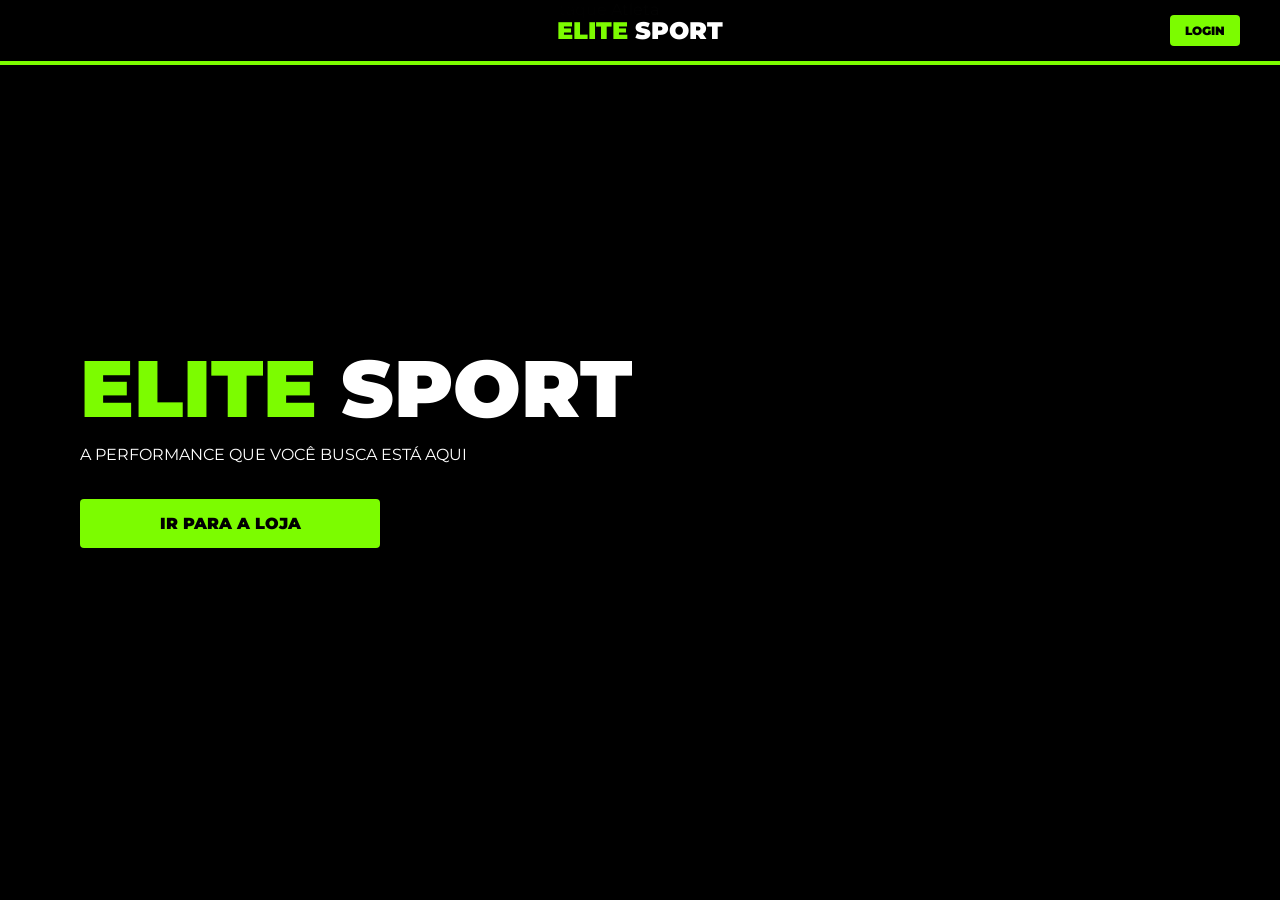
==== index.html @ 33fed723 "att2.0" ====
<!DOCTYPE html>
<html lang="pt-br">
    <body>
    </body>
<head>
    <meta charset="UTF-8">
    <meta name="viewport" content="width=device-width, initial-scale=1.0">
    <title>Elite Sport - Oficial</title>

    <link href="https://fonts.googleapis.com/css2?family=Montserrat:wght@400;500;700;900&display=swap" rel="stylesheet">
    <link rel="stylesheet" href="style.css">
</head>
<body>

<header class="header-bar">
    <div></div>
    <a href="#hero-section" class="logo"><span>ELITE</span> SPORT</a>
    <div class="header-right">
        <a href="login.html" class="btn-neon btn-small">LOGIN</a>
    </div>
</header>
</body>

<section id="hero-section" class="hero-fullscreen">
    <div class="hero-text-box">
        <h1><span>ELITE</span> SPORT</h1>
        <p>A PERFORMANCE QUE VOCÊ BUSCA ESTÁ AQUI</p>
        <a href="catalogo.html" class="btn-neon btn-large hero-btn">IR PARA A LOJA</a>
    </div>

    <div class="hero-image-box">
        <div class="gradient-overlay"></div>
        <img src="imagens/adidas-Tony-Kroos-Real-Madrid.jpg" alt="Destaque Atleta">
    </div>
</section>

</body>
<script src="script.js"></script>
</body>
---- style.css ----
/* ================= RESET ================= */

* {
    margin: 0;
    padding: 0;
    box-sizing: border-box;
}

html {
    scroll-behavior: smooth;
}

body {
    background-color: #000;
    color: #fff;
    font-family: 'Montserrat', sans-serif;
    overflow-x: hidden;
}


/* ================= HEADER ================= */

.header-bar {
    display: grid;
    grid-template-columns: 1fr auto 1fr;
    align-items: center;
    background-color: rgba(0,0,0,0.95);
    padding: 15px 40px;
    border-bottom: 4px solid #7CFC00;
    position: fixed;
    top: 0;
    width: 100%;
    z-index: 1000;
}

.logo {
    text-align: center;
    font-size: 24px;
    font-weight: 900;
    text-decoration: none;
    color: white;
}

.logo span {
    color: #7CFC00;
}

.header-right {
    justify-self: end;
    display: flex;
    gap: 10px;
}


/* ================= BOTÕES ================= */

.btn-neon {
    background: #7CFC00;
    color: #000;
    font-weight: 900;
    border: none;
    border-radius: 4px;
    cursor: pointer;
    transition: 0.3s;
    text-align: center;
    text-decoration: none;
    text-transform: uppercase;
    display: inline-block;
}

.btn-neon:hover {
    background: #65cc00;
    box-shadow: 0 0 15px #7CFC00;
    transform: scale(1.05);
}

.btn-small {
    padding: 8px 15px;
    font-size: 12px;
}

.btn-large {
    padding: 15px;
    font-size: 1rem;
    width: 100%;
    margin-top: 15px;
}


/* ================= SEÇÕES ================= */

.full-section {
    min-height: 100vh;
    display: flex;
    justify-content: center;
    align-items: center;
    padding: 120px 20px 60px;
}

.section-dark {
    background-color: #0a0a0a;
}

section {
    scroll-margin-top: 100px;
}


/* ================= FORMULÁRIOS ================= */

.form-box {
    background-color: #000;
    border: 2px solid #7CFC00;
    border-radius: 12px;
    padding: 40px;
    width: 100%;
    max-width: 400px;
}

.carrinho-box {
    max-width: 600px;
}

.form-box h2 {
    text-align: center;
    margin-bottom: 25px;
    text-transform: uppercase;
    font-weight: 900;
}

.titulo-verde {
    color: #7CFC00;
}

.input-group {
    display: flex;
    flex-direction: column;
    margin-bottom: 15px;
}

.input-group label {
    color: #7CFC00;
    font-size: 11px;
    font-weight: 900;
    margin-bottom: 5px;
    text-transform: uppercase;
}

.input-group input,
.input-group select {
    background: #111;
    border: 1px solid #333;
    color: white;
    padding: 12px;
    border-radius: 4px;
    outline: none;
}

.input-group input:focus,
.input-group select:focus {
    border-color: #7CFC00;
    box-shadow: 0 0 5px #7CFC00;
}


/* Linha dupla (Validade + CVV) */
.linha-dupla {
    display: flex;
    gap: 10px;
}

.flex-2 { flex: 2; }
.flex-1 { flex: 1; }


/* ================= LOGIN ================= */

.login-options {
    display: flex;
    justify-content: space-between;
    align-items: center;
    font-size: 13px;
    margin-bottom: 15px;
}

.link-neon {
    color: #7CFC00;
    font-weight: 700;
    text-decoration: none;
    transition: 0.3s;
}

.link-neon:hover {
    color: #65cc00;
    text-decoration: underline;
}

.switch-link {
    text-align: center;
    margin-top: 20px;
    font-size: 13px;
    color: #aaa;
}

.switch-link a {
    color: #7CFC00;
    text-decoration: none;
    font-weight: 700;
}


/* ================= HERO ================= */

.hero-fullscreen {
    height: 100vh;
    display: flex;
    align-items: center;
    padding: 0 80px;
    position: relative;
}

.hero-text-box {
    z-index: 10;
    max-width: 600px;
}

.hero-text-box h1 {
    font-size: 5rem;
    font-weight: 900;
    line-height: 0.9;
}

.hero-text-box h1 span {
    color: #7CFC00;
}

.hero-text-box p {
    margin: 20px 0;
}

.hero-btn {
    max-width: 300px;
}

.hero-image-box {
    position: absolute;
    right: 0;
    top: 0;
    width: 60%;
    height: 100%;
}

.hero-image-box img {
    width: 100%;
    height: 100%;
    object-fit: cover;
    filter: grayscale(50%) brightness(0.6);
}

.gradient-overlay {
    position: absolute;
    left: 0;
    width: 50%;
    height: 100%;
    background: linear-gradient(to right, #000, transparent);
    z-index: 1;
}


/* ================= CATÁLOGO ================= */

#catalogo-section {
    padding: 120px 40px;
    background: #050505;
}

.titulo-catalogo {
    text-align: center;
    font-size: 3rem;
    font-weight: 900;
    margin-bottom: 40px;
}

.container-grid {
    display: grid;
    grid-template-columns: repeat(auto-fit, minmax(250px, 1fr));
    gap: 20px;
    max-width: 1200px;
    margin: 0 auto;
}

.card {
    background: #111;
    border: 1px solid #222;
    padding: 20px;
    text-align: center;
    transition: 0.3s;
    border-radius: 8px;
}

.card:hover {
    border-color: #7CFC00;
    transform: translateY(-5px);
}

.card img {
    width: 100%;
    height: 180px;
    object-fit: contain;
    margin-bottom: 15px;
}

.preco-antigo {
    text-decoration: line-through;
    color: #555;
    font-size: 12px;
}

.preco {
    color: #7CFC00;
    font-size: 1.5rem;
    font-weight: 900;
    margin-bottom: 10px;
}


/* ================= CARRINHO ================= */

.item-carrinho {
    display: flex;
    align-items: center;
    gap: 20px;
    background: #1a1a1a;
    padding: 20px;
    border-radius: 10px;
    border: 1px solid #333;
    margin-bottom: 20px;
}

.item-carrinho img {
    width: 80px;
}

.item-info p {
    margin: 3px 0;
}

.resumo-carrinho {
    text-align: right;
    margin: 20px 0;
}

.resumo-carrinho hr {
    border: 1px solid #333;
    margin: 10px 0;
}

.frete-gratis {
    color: #7CFC00;
}

.total {
    font-size: 1.5rem;
    font-weight: 900;
}


/* ================= PAGAMENTO ================= */

.metodos-pagamento {
    display: flex;
    flex-direction: column;
    gap: 15px;
    margin-bottom: 30px;
}

.metodo-card-link {
    text-decoration: none;
    color: inherit;
}

.metodo-card {
    background: #1a1a1a;
    padding: 20px;
    border-radius: 10px;
    border: 2px solid #333;
    transition: 0.3s;
    cursor: pointer;
    position: relative;
}

.metodo-card:hover {
    border-color: #7CFC00;
    transform: translateY(-3px);
}

.pix-destaque {
    border-color: #7CFC00;
    background: #1a2e0a;
}

.badge {
    position: absolute;
    top: -10px;
    right: 10px;
    background: #7CFC00;
    color: #000;
    font-size: 10px;
    padding: 4px 10px;
    font-weight: 900;
    border-radius: 20px;
}


/* ================= PIX ================= */

.qr-container {
    background: white;
    padding: 15px;
    display: inline-block;
    border-radius: 10px;
    margin: 20px 0;
}

.pix-codigo-copia {
    display: flex;
    gap: 5px;
    margin-top: 10px;
}

.pix-codigo-copia input {
    flex: 1;
    background: #222;
    border: 1px solid #444;
    color: #eee;
    padding: 10px;
    border-radius: 5px;
}


/* ================= CONFIRMAÇÃO ================= */

.success-box {
    border-top: 5px solid #7CFC00;
    text-align: center;
}

.check-icon {
    font-size: 4rem;
    color: #7CFC00;
    margin-bottom: 10px;
}

.order-number {
    background: #222;
    padding: 20px;
    border-radius: 10px;
    margin: 20px 0;
}

.order-number h3 {
    font-size: 1.8rem;
    color: #7CFC00;
    letter-spacing: 2px;
}

/* ===== CORREÇÃO CARTÃO ESTOURANDO ===== */

#cartao-section .form-box {
    max-width: 420px;
    width: 100%;
}

#cartao-section .linha-dupla {
    display: flex;
    gap: 10px;
    width: 100%;
}

#cartao-section .flex-2,
#cartao-section .flex-1 {
    min-width: 0; /* evita estourar */
}

#cartao-section input,
#cartao-section select {
    width: 100%;
}

.form-box {
    overflow: hidden; /* impede qualquer vazamento */
}
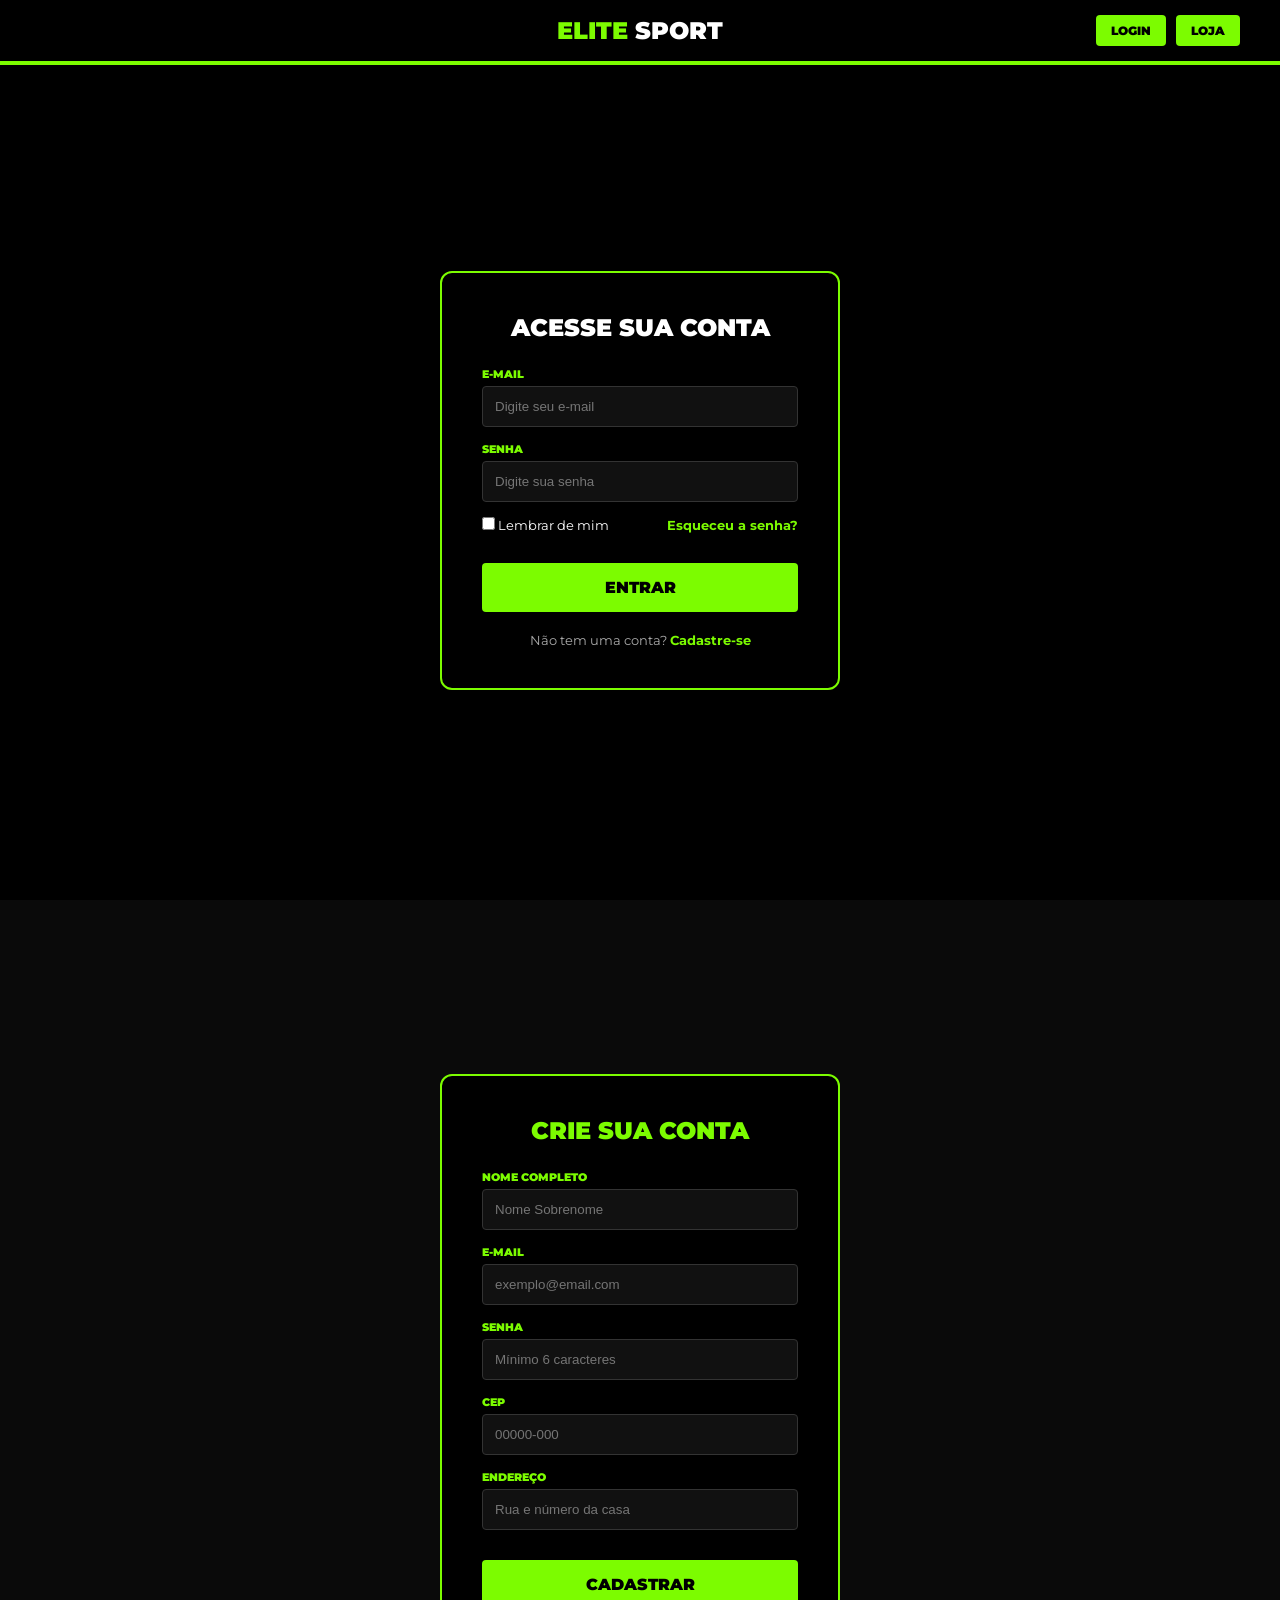
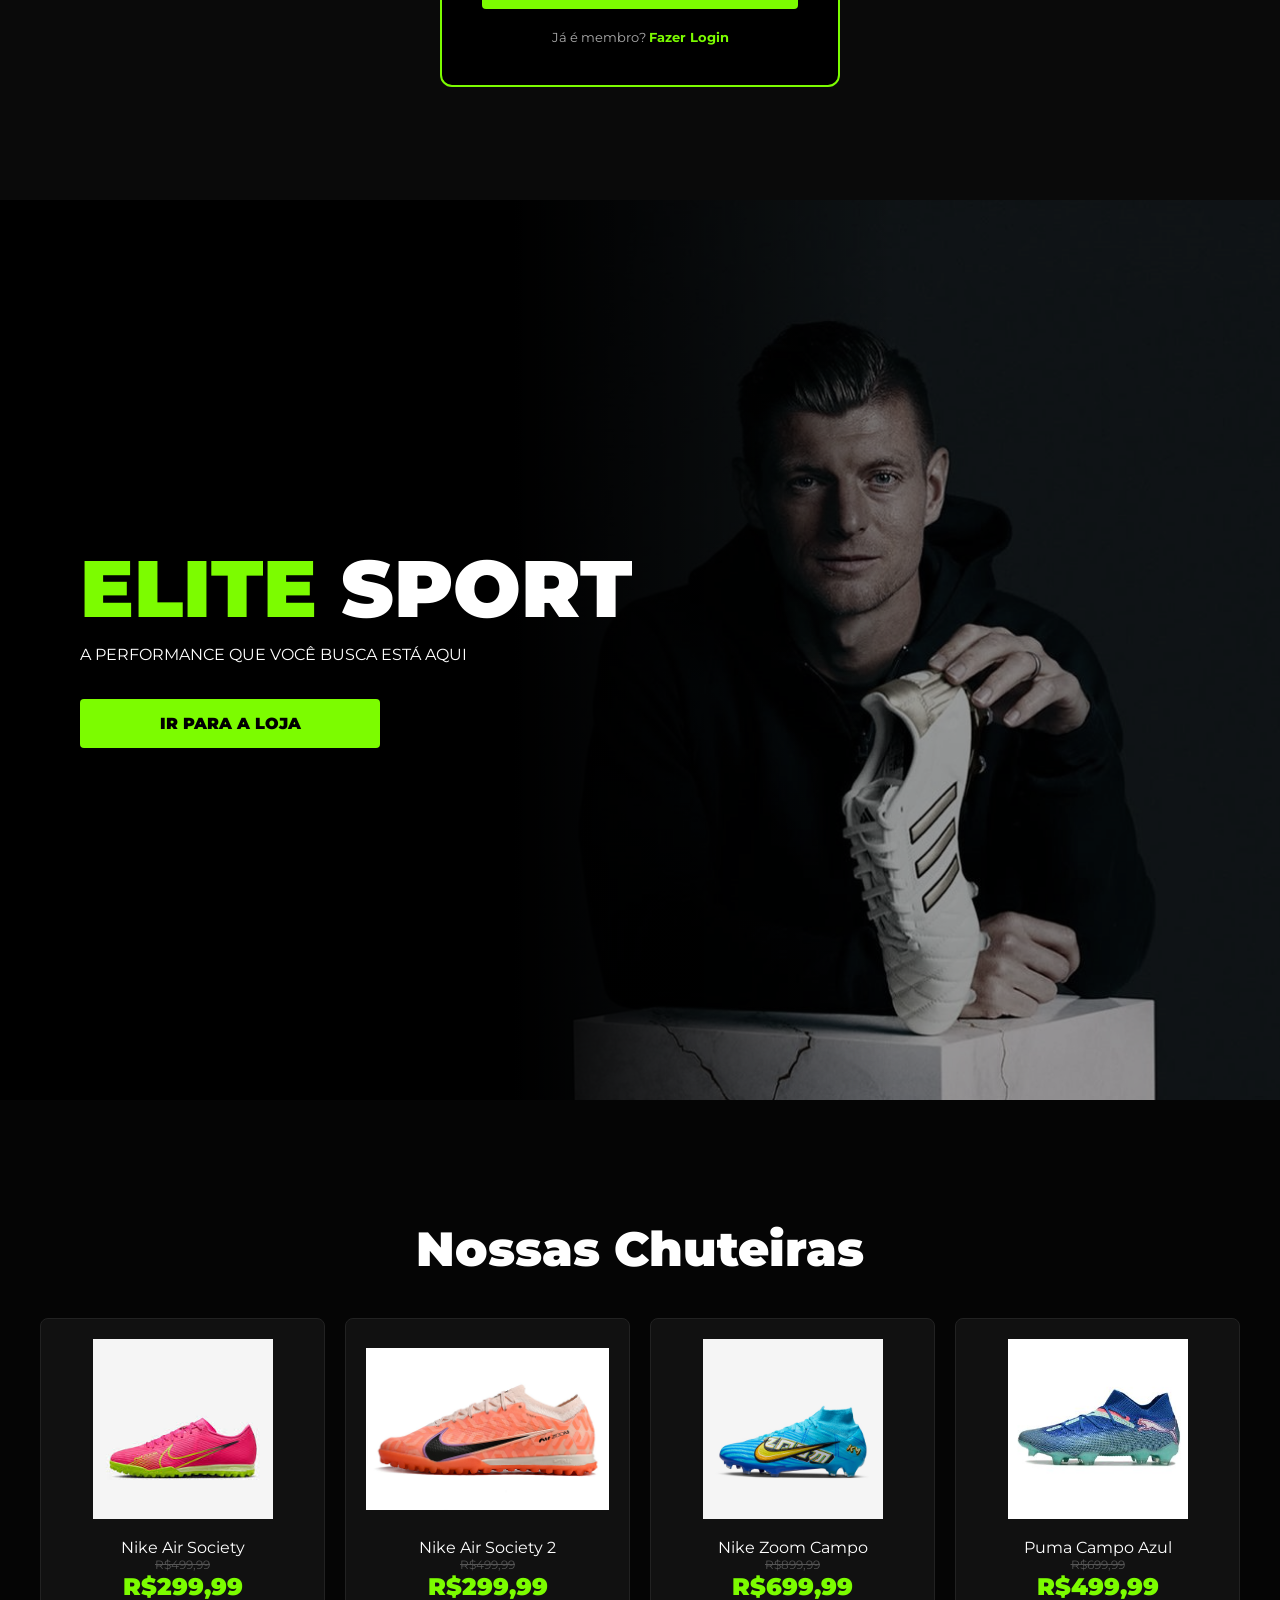
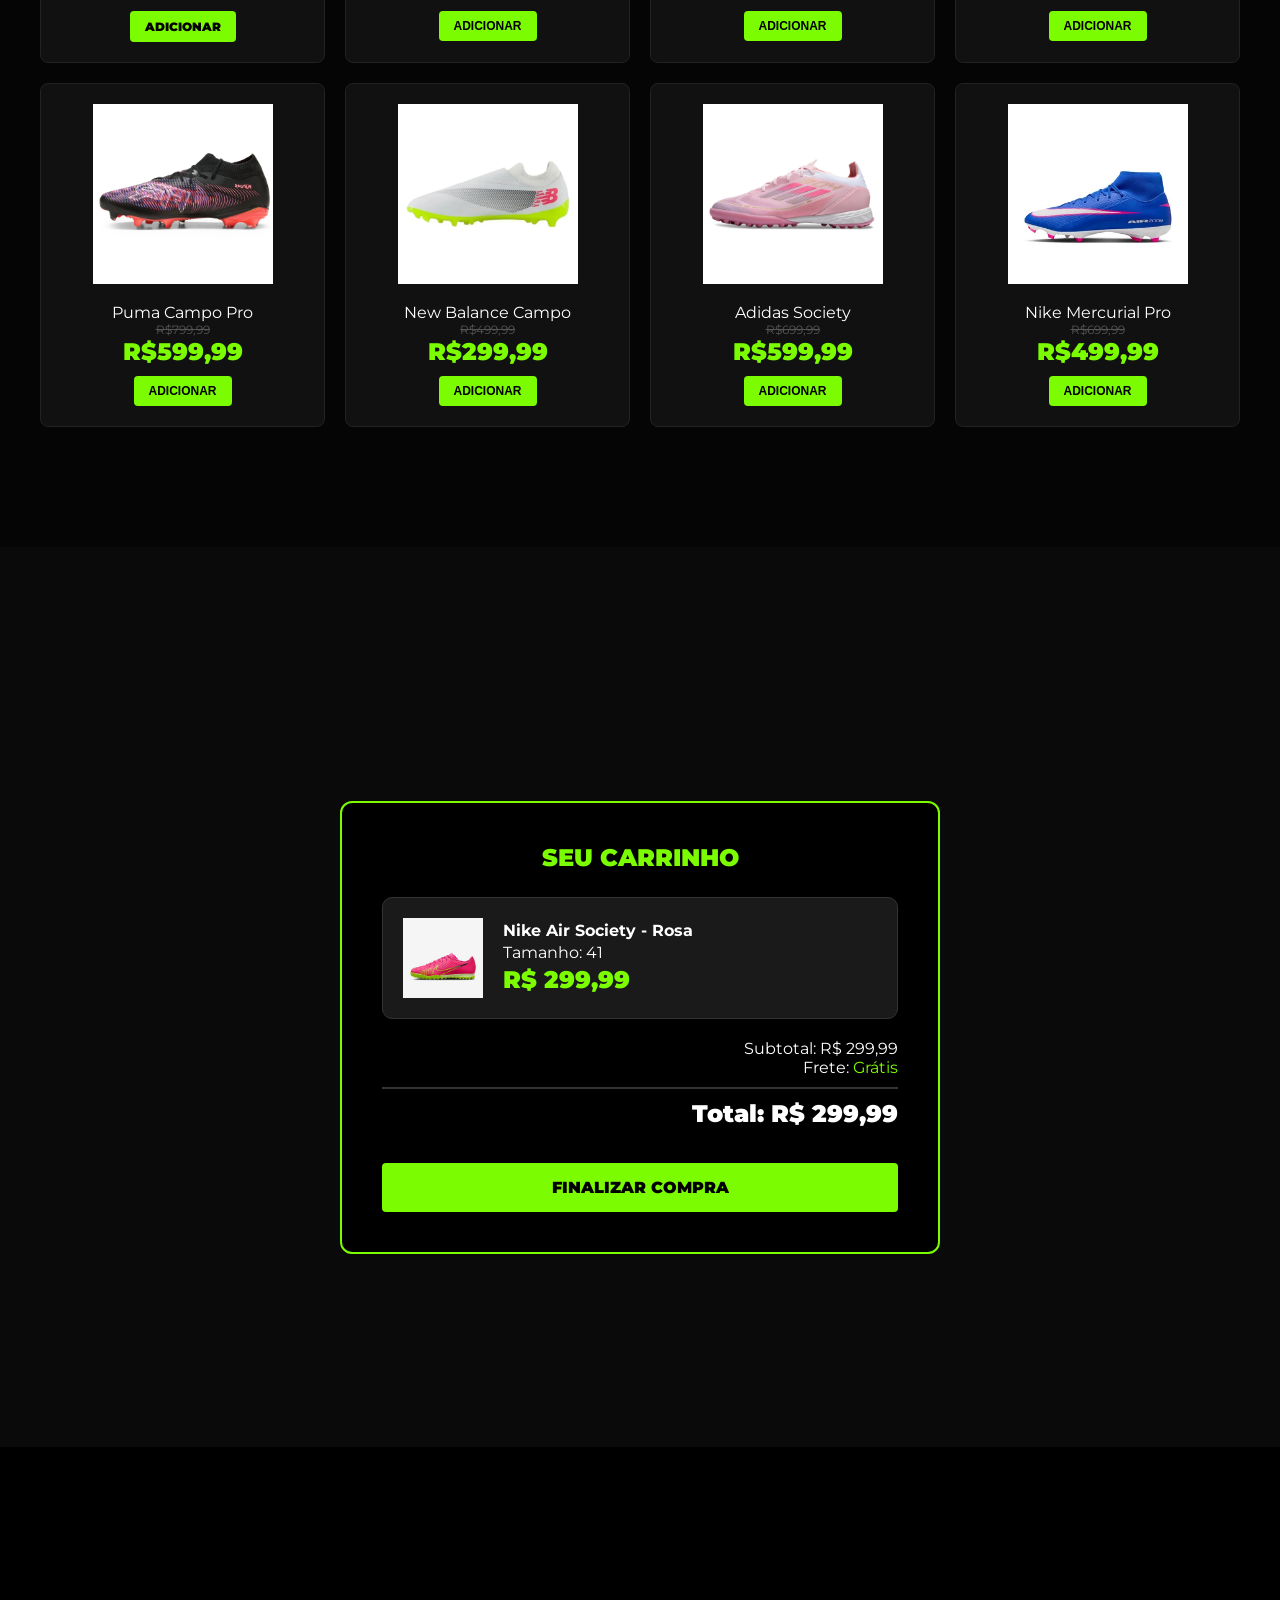
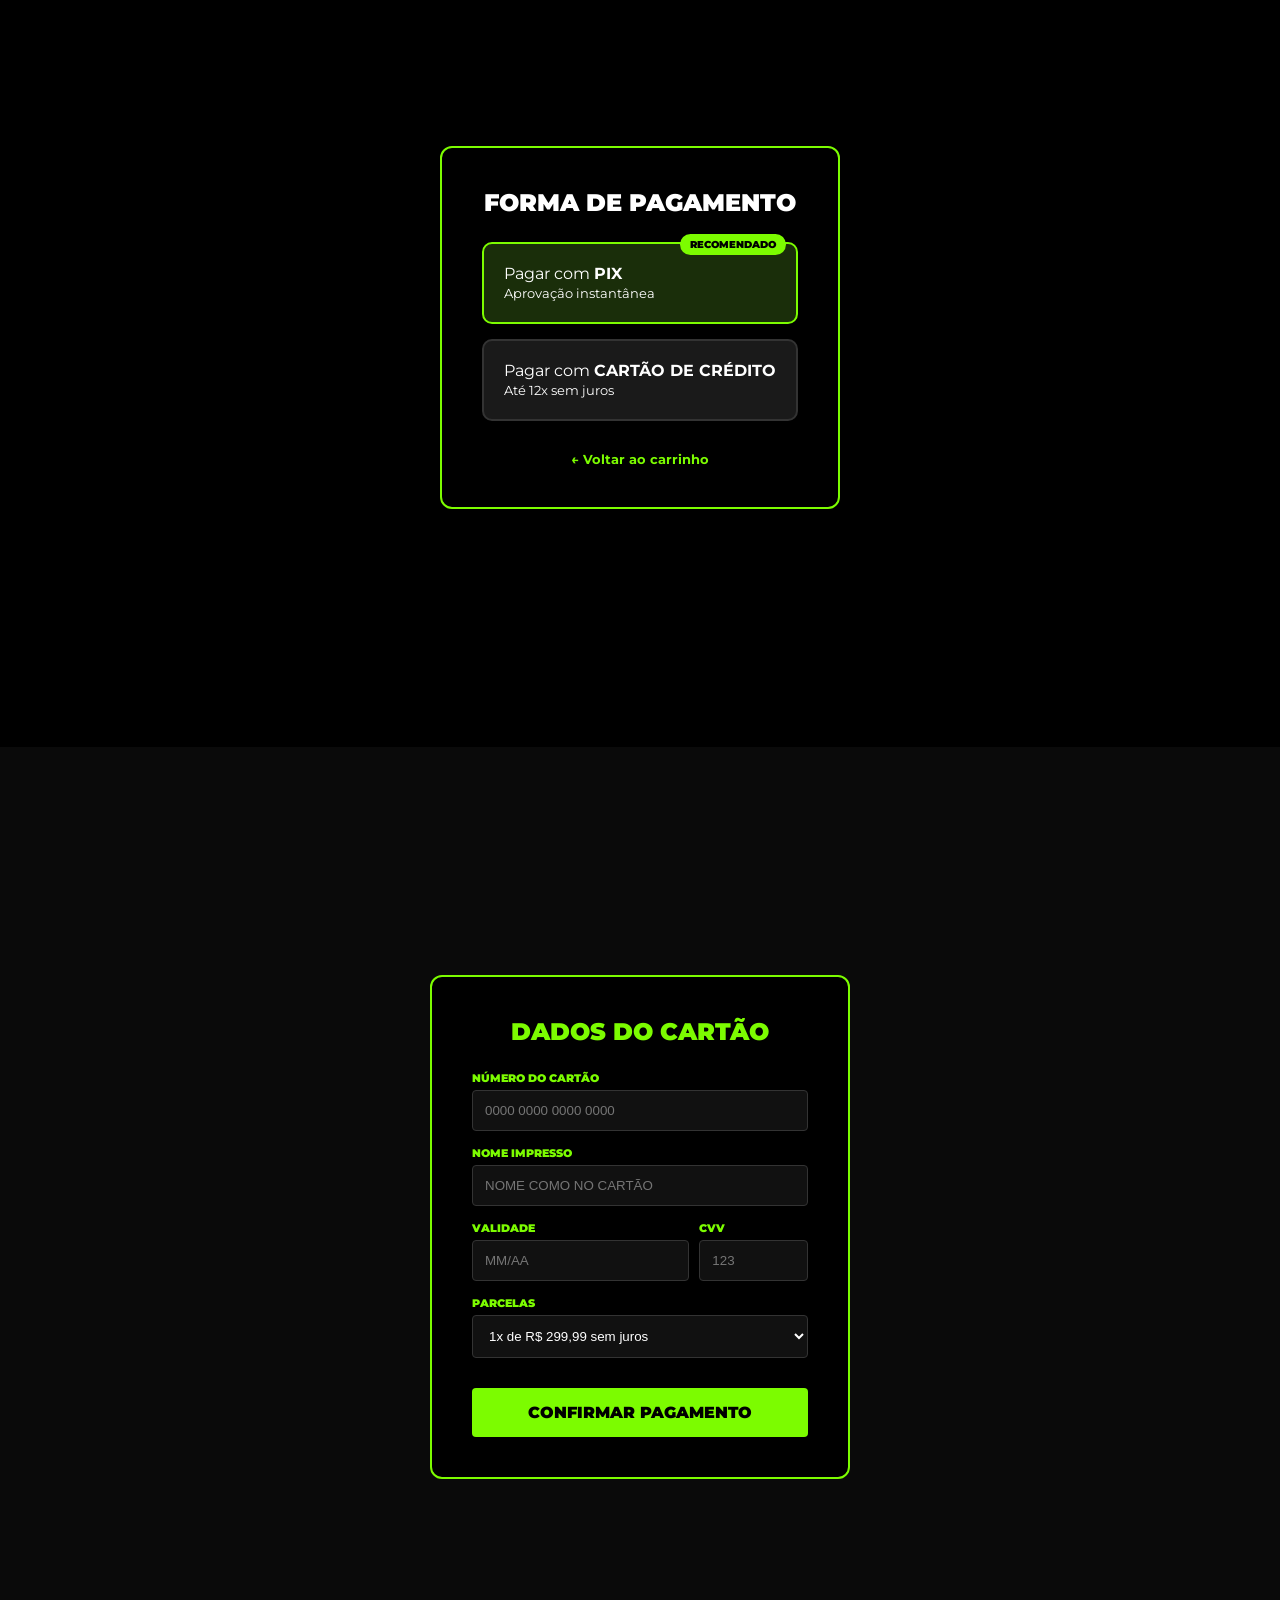
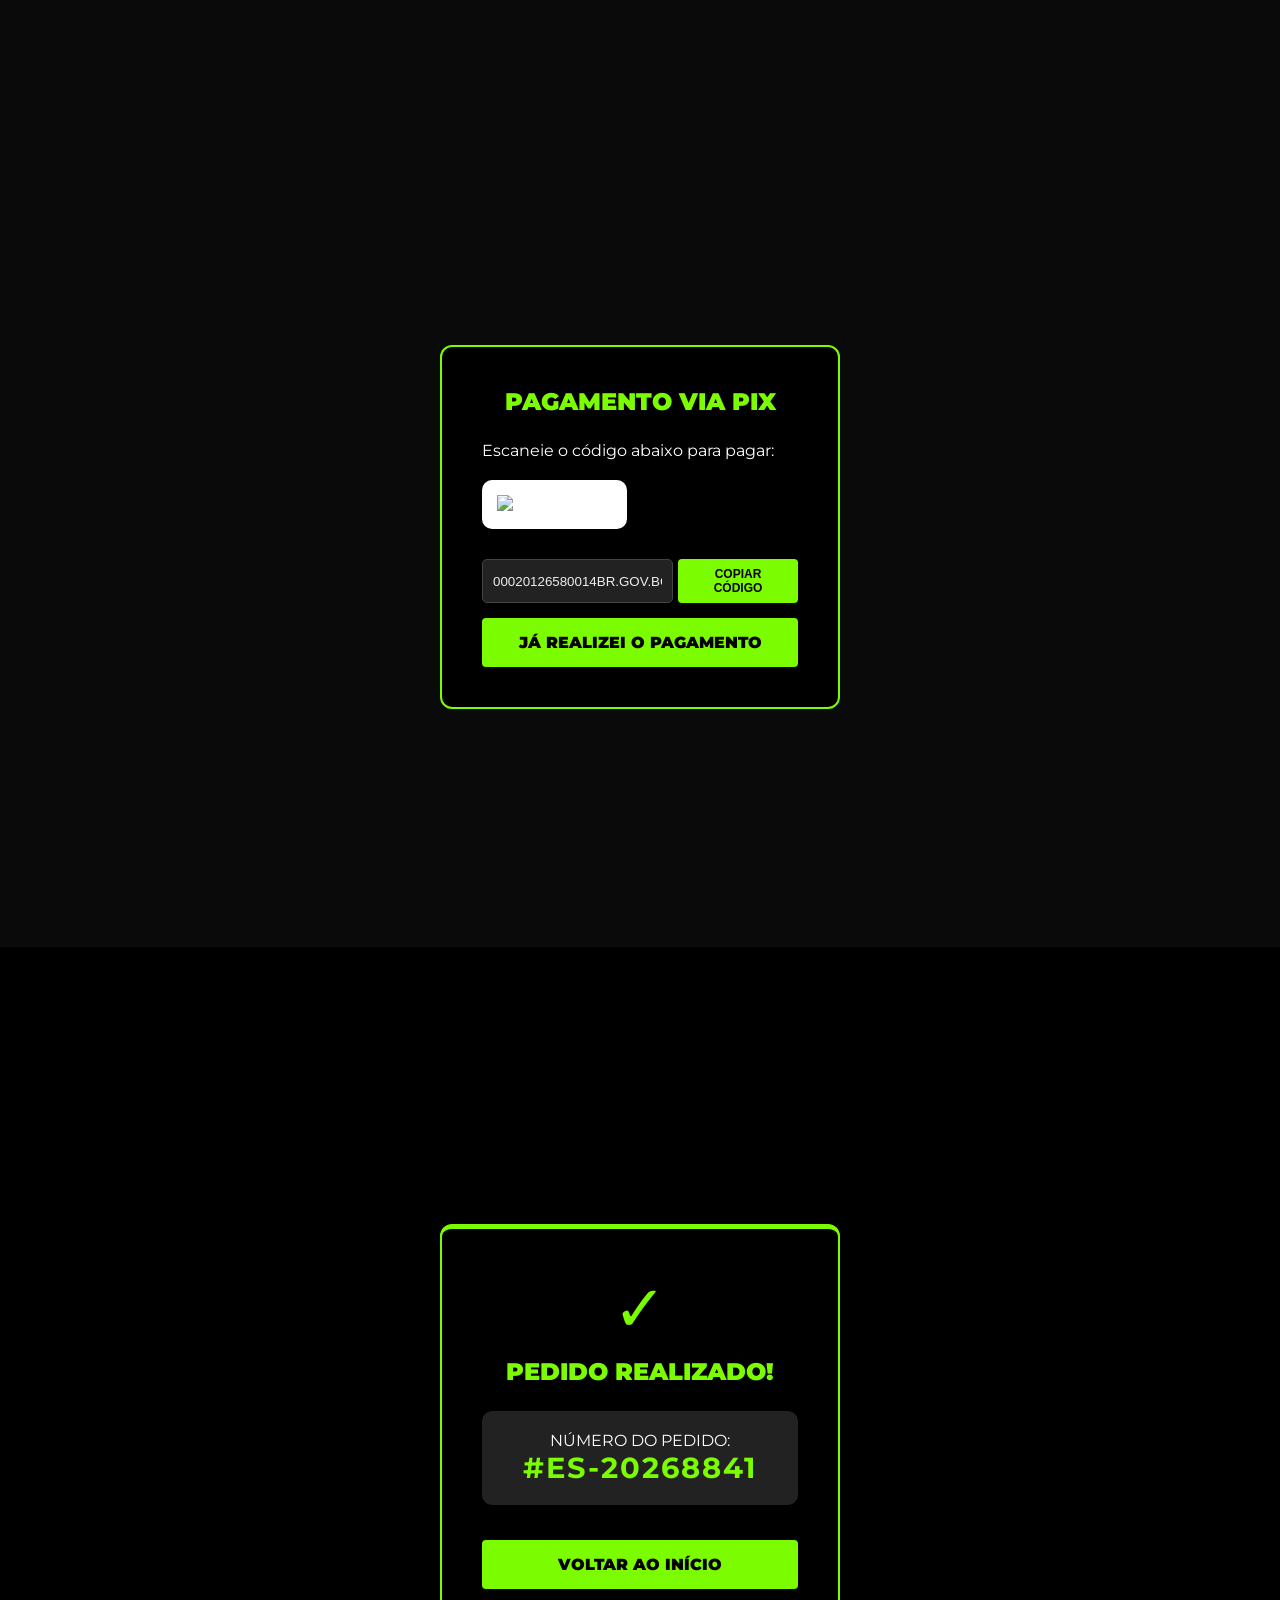
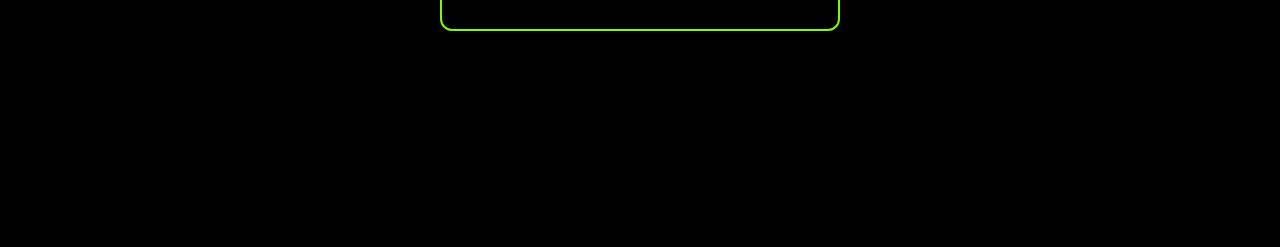
==== commit 9500fee9: "toni3" ====
--- a/index.html
+++ b/index.html
@@ -1,7 +1,5 @@
 <!DOCTYPE html>
 <html lang="pt-br">
-    <body>
-    </body>
 <head>
     <meta charset="UTF-8">
     <meta name="viewport" content="width=device-width, initial-scale=1.0">
@@ -16,16 +14,83 @@
     <div></div>
     <a href="#hero-section" class="logo"><span>ELITE</span> SPORT</a>
     <div class="header-right">
-        <a href="login.html" class="btn-neon btn-small">LOGIN</a>
+        <a href="#login-section" class="btn-neon btn-small">LOGIN</a>
+        <a href="#catalogo-section" class="btn-neon btn-small">LOJA</a>
     </div>
 </header>
-</body>
-
+
+<!-- LOGIN -->
+<section id="login-section" class="full-section">
+    <div class="form-box">
+        <h2>Acesse sua conta</h2>
+
+        <div class="input-group">
+            <label>E-mail</label>
+            <input type="email" placeholder="Digite seu e-mail">
+        </div>
+
+        <div class="input-group">
+            <label>Senha</label>
+            <input type="password" placeholder="Digite sua senha">
+        </div>
+
+        <div class="login-options">
+            <label><input type="checkbox"> Lembrar de mim</label>
+            <a href="#" class="link-neon">Esqueceu a senha?</a>
+        </div>
+
+        <a href="#hero-section" class="btn-neon btn-large">ENTRAR</a>
+
+        <div class="switch-link">
+            <p>Não tem uma conta? <a href="#cadastro-section">Cadastre-se</a></p>
+        </div>
+    </div>
+</section>
+
+<!-- CADASTRO -->
+<section id="cadastro-section" class="full-section section-dark">
+    <div class="form-box">
+        <h2 class="titulo-verde">Crie sua conta</h2>
+
+        <div class="input-group">
+            <label>Nome Completo</label>
+            <input type="text" placeholder="Nome Sobrenome">
+        </div>
+
+        <div class="input-group">
+            <label>E-mail</label>
+            <input type="email" placeholder="exemplo@email.com">
+        </div>
+
+        <div class="input-group">
+            <label>Senha</label>
+            <input type="password" placeholder="Mínimo 6 caracteres">
+        </div>
+
+        <div class="input-group">
+            <label>CEP</label>
+            <input type="text" placeholder="00000-000" maxlength="9">
+        </div>
+
+        <div class="input-group">
+            <label>Endereço</label>
+            <input type="text" placeholder="Rua e número da casa">
+        </div>
+
+        <a href="#hero-section" class="btn-neon btn-large">CADASTRAR</a>
+
+        <div class="switch-link">
+            <p>Já é membro? <a href="#login-section">Fazer Login</a></p>
+        </div>
+    </div>
+</section>
+
+<!-- HERO -->
 <section id="hero-section" class="hero-fullscreen">
     <div class="hero-text-box">
         <h1><span>ELITE</span> SPORT</h1>
         <p>A PERFORMANCE QUE VOCÊ BUSCA ESTÁ AQUI</p>
-        <a href="catalogo.html" class="btn-neon btn-large hero-btn">IR PARA A LOJA</a>
+        <a href="#catalogo-section" class="btn-neon btn-large hero-btn">IR PARA A LOJA</a>
     </div>
 
     <div class="hero-image-box">
@@ -34,6 +99,211 @@
     </div>
 </section>
 
+<!-- CATÁLOGO -->
+<!-- CATÁLOGO -->
+<section id="catalogo-section" class="section-dark">
+    <h2 class="titulo-catalogo">Nossas Chuteiras</h2>
+
+    <div class="container-grid">
+        <div class="card">
+            <img src="imagens/chuteiras nike air society.jpg" alt="Nike Air Society Rosa">
+            <p class="titulo">Nike Air Society</p>
+            <p class="preco-antigo">R$499,99</p>
+            <p class="preco">R$299,99</p>
+            <a href="#carrinho-section" class="btn-neon btn-small">Adicionar</a>
+        </div>
+
+        <div class="card">
+            <img src="imagens/chuteira nike air society 2.webp" alt="Nike Air Society 2">
+            <p class="titulo">Nike Air Society 2</p>
+            <p class="preco-antigo">R$499,99</p>
+            <p class="preco">R$299,99</p>
+            <button class="btn-neon btn-small">Adicionar</button>
+        </div>
+
+        <div class="card">
+            <img src="imagens/chuteiras nike zomm campo.avif" alt="Nike Zoom Campo">
+            <p class="titulo">Nike Zoom Campo</p>
+            <p class="preco-antigo">R$899,99</p>
+            <p class="preco">R$699,99</p>
+            <button class="btn-neon btn-small">Adicionar</button>
+        </div>
+
+        <div class="card">
+            <img src="imagens/chuteiras puma campo.jpg" alt="Puma Campo Azul">
+            <p class="titulo">Puma Campo Azul</p>
+            <p class="preco-antigo">R$699,99</p>
+            <p class="preco">R$499,99</p>
+            <button class="btn-neon btn-small">Adicionar</button>
+        </div>
+
+        <div class="card">
+            <img src="imagens/chuteiras puma campo.webp" alt="Puma Campo Pro">
+            <p class="titulo">Puma Campo Pro</p>
+            <p class="preco-antigo">R$799,99</p>
+            <p class="preco">R$599,99</p>
+            <button class="btn-neon btn-small">Adicionar</button>
+        </div>
+
+        <div class="card">
+            <img src="imagens/chuteiras new balance campo.webp" alt="New Balance">
+            <p class="titulo">New Balance Campo</p>
+            <p class="preco-antigo">R$499,99</p>
+            <p class="preco">R$299,99</p>
+            <button class="btn-neon btn-small">Adicionar</button>
+        </div>
+
+        <div class="card">
+            <img src="imagens/chuteiras adidas society.jpg" alt="Adidas Society">
+            <p class="titulo">Adidas Society</p>
+            <p class="preco-antigo">R$699,99</p>
+            <p class="preco">R$599,99</p>
+            <button class="btn-neon btn-small">Adicionar</button>
+        </div>
+
+        <div class="card">
+            <img src="imagens/chuteiras nike mercurial campo.webp" alt="Nike Mercurial">
+            <p class="titulo">Nike Mercurial Pro</p>
+            <p class="preco-antigo">R$699,99</p>
+            <p class="preco">R$499,99</p>
+            <button class="btn-neon btn-small">Adicionar</button>
+        </div>
+    </div>
+</section>
+<!-- CARRINHO (AGORA FORA DO CATÁLOGO) -->
+<section id="carrinho-section" class="full-section section-dark">
+    <div class="form-box carrinho-box">
+        <h2 class="titulo-verde">Seu Carrinho</h2>
+
+        <div class="item-carrinho">
+            <img src="imagens/chuteiras nike air society.jpg" alt="Produto" width="80">
+            <div class="item-info">
+                <p><strong>Nike Air Society - Rosa</strong></p>
+                <p>Tamanho: 41</p>
+                <p class="preco">R$ 299,99</p>
+            </div>
+        </div>
+
+        <div class="resumo-carrinho">
+            <p>Subtotal: R$ 299,99</p>
+            <p>Frete: <span class="frete-gratis">Grátis</span></p>
+            <hr>
+            <p class="total">Total: R$ 299,99</p>
+        </div>
+
+        <a href="#pagamento-section" class="btn-neon btn-large">FINALIZAR COMPRA</a>
+    </div>
+</section>
+
+<!-- PAGAMENTO -->
+<section id="pagamento-section" class="full-section">
+    <div class="form-box">
+        <h2>Forma de Pagamento</h2>
+
+        <div class="metodos-pagamento">
+
+            <a href="#pix-section" class="metodo-card-link">
+                <div class="metodo-card pix-destaque">
+                    <span class="badge">RECOMENDADO</span>
+                    <p>Pagar com <strong>PIX</strong></p>
+                    <small>Aprovação instantânea</small>
+                </div>
+            </a>
+
+            <a href="#cartao-section" class="metodo-card-link">
+                <div class="metodo-card">
+                    <p>Pagar com <strong>CARTÃO DE CRÉDITO</strong></p>
+                    <small>Até 12x sem juros</small>
+                </div>
+            </a>
+
+        </div>
+
+        <div class="switch-link">
+            <a href="#carrinho-section">← Voltar ao carrinho</a>
+        </div>
+    </div>
+</section>
+
+<!-- CARTÃO -->
+<section id="cartao-section" class="full-section section-dark">
+    <div class="form-box">
+        <h2 class="titulo-verde">Dados do Cartão</h2>
+
+        <div class="input-group">
+            <label>Número do Cartão</label>
+            <input type="text" placeholder="0000 0000 0000 0000">
+        </div>
+
+        <div class="input-group">
+            <label>Nome Impresso</label>
+            <input type="text" placeholder="NOME COMO NO CARTÃO">
+        </div>
+
+        <div class="linha-dupla">
+            <div class="input-group flex-2">
+                <label>Validade</label>
+                <input type="text" placeholder="MM/AA">
+            </div>
+
+            <div class="input-group flex-1">
+                <label>CVV</label>
+                <input type="text" placeholder="123">
+            </div>
+        </div>
+
+        <div class="input-group">
+            <label>Parcelas</label>
+            <select>
+                <option>1x de R$ 299,99 sem juros</option>
+                <option>2x de R$ 149,99 sem juros</option>
+                <option>3x de R$ 99,99 sem juros</option>
+            </select>
+        </div>
+
+        <a href="#confirmacao-section" class="btn-neon btn-large">
+            CONFIRMAR PAGAMENTO
+        </a>
+    </div>
+</section>
+
+<!-- PIX -->
+<section id="pix-section" class="full-section section-dark">
+    <div class="form-box text-center">
+        <h2 class="titulo-verde">Pagamento via PIX</h2>
+        <p>Escaneie o código abaixo para pagar:</p>
+
+        <div class="qr-container">
+            <img src="3377601-linha-icone-para-codigo-qr-vetor.jpg" alt="QR Code Pix" width="200">
+        </div>
+
+        <div class="pix-codigo-copia">
+            <input type="text" value="00020126580014BR.GOV.BCB.PIX..." readonly>
+            <button class="btn-neon btn-small">Copiar Código</button>
+        </div>
+
+        <a href="#confirmacao-section" class="btn-neon btn-large">
+            JÁ REALIZEI O PAGAMENTO
+        </a>
+    </div>
+</section>
+
+<!-- CONFIRMAÇÃO -->
+<section id="confirmacao-section" class="full-section">
+    <div class="form-box success-box">
+        <div class="check-icon">✓</div>
+        <h2 class="titulo-verde">Pedido Realizado!</h2>
+
+        <div class="order-number">
+            <p>NÚMERO DO PEDIDO:</p>
+            <h3>#ES-20268841</h3>
+        </div>
+
+        <a href="#hero-section" class="btn-neon btn-large">
+            VOLTAR AO INÍCIO
+        </a>
+    </div>
+</section>
+
 </body>
-<script src="script.js"></script>
-</body>+</html>
